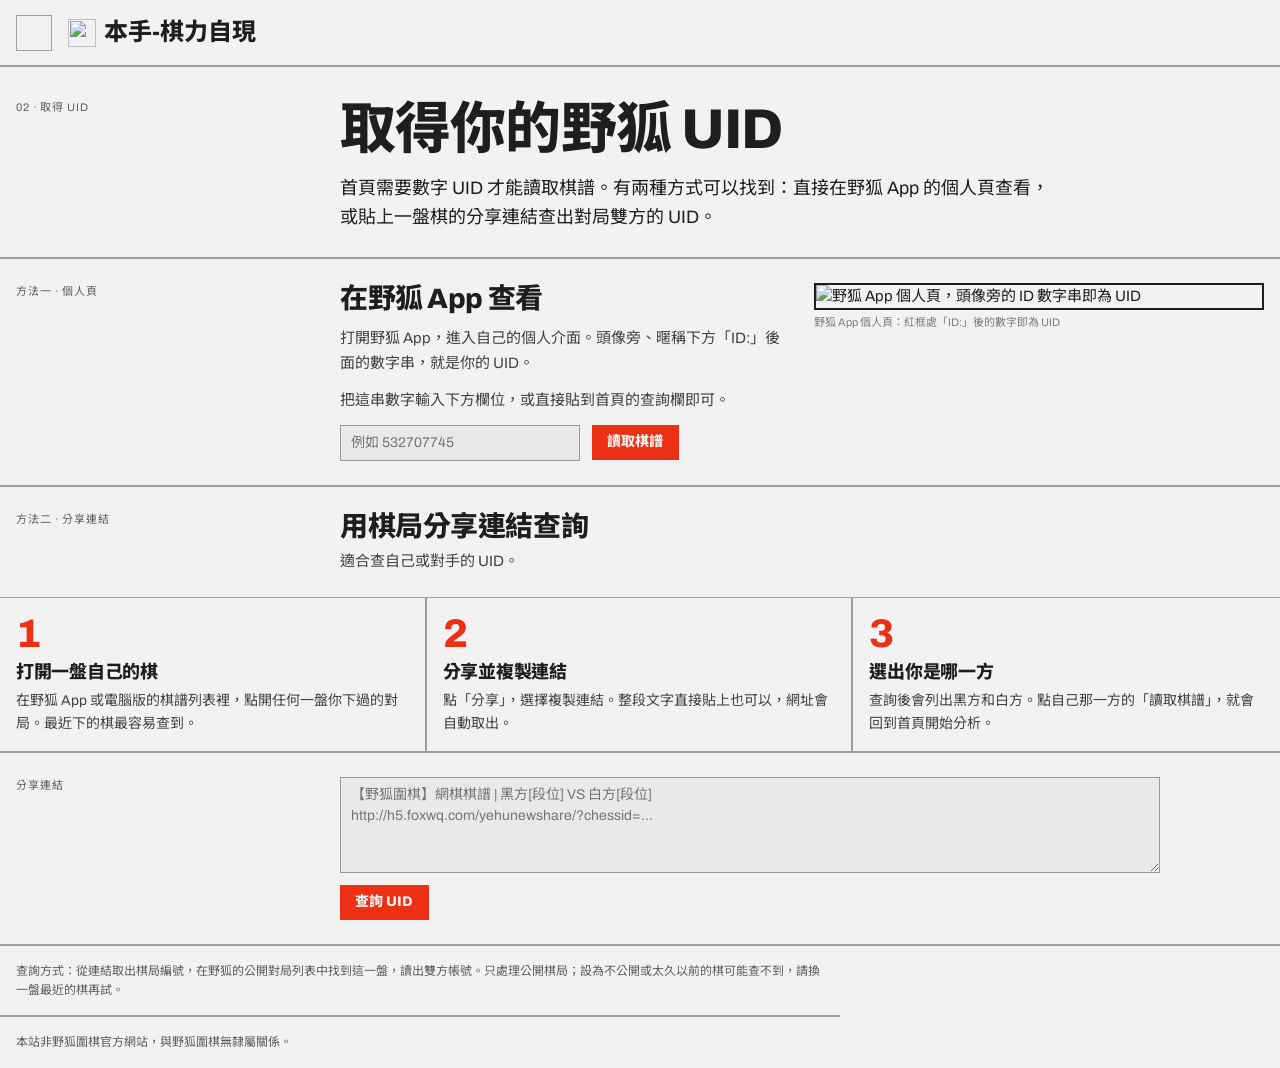
==== 取得UID.html @ ccd709d6 "Add files via upload" ====
<!doctype html>
<html lang="zh-Hant">
<head>
<meta charset="utf-8">
<meta name="viewport" content="width=device-width, initial-scale=1">
<title>取得 UID — 本手-棋力自現</title>
<link rel="icon" type="image/png" href="assets/benshou-icon.png">
<link rel="apple-touch-icon" href="assets/benshou-icon.png">
<link rel="stylesheet" href="styles.css">
<link rel="stylesheet" href="https://fonts.googleapis.com/css2?family=Noto+Sans+TC:wght@400;600;800&display=swap">
<link rel="stylesheet" href="fox-site.css">
<style>
body,h1,h2,h3,.btn,.input,.nav-brand{font-family:"Archivo","Noto Sans TC",system-ui,sans-serif}
a{color:var(--color-accent-700)}a:hover{color:var(--color-accent-800)}
[hidden]{display:none!important}.btn{white-space:nowrap}
.wrap{max-width:1320px;margin:0 auto}
.lbl{font-size:11px;letter-spacing:.08em;text-transform:uppercase;color:var(--color-neutral-700)}
.head{padding:var(--space-8) var(--space-4) var(--space-6);border-bottom:2px solid var(--color-divider);display:grid;grid-template-columns:minmax(0,1fr) minmax(0,3fr);gap:var(--space-4)}
.head h1{font-size:56px;margin:0 0 var(--space-3)}
.head p{font-size:18px;line-height:1.65;max-width:40em;margin:0;text-wrap:pretty}
.app{display:grid;grid-template-columns:minmax(0,1fr) minmax(0,3fr);gap:var(--space-4);padding:var(--space-6) var(--space-4);border-bottom:2px solid var(--color-divider)}
.app-body{display:grid;grid-template-columns:minmax(0,1fr) minmax(0,1fr);gap:var(--space-6);align-items:start}
.app-text{display:flex;flex-direction:column;gap:var(--space-3)}.app-text h2,.app h2{font-size:28px;margin:0}.app-text p{font-size:15px;line-height:1.65;margin:0;color:var(--color-neutral-800);max-width:32em}
.app-shot img{width:100%;max-width:480px;border:2px solid var(--color-text)}
.cols{display:grid;grid-template-columns:repeat(3,minmax(0,1fr));border-bottom:2px solid var(--color-divider)}
.step{padding:var(--space-4);border-right:2px solid var(--color-divider);display:flex;flex-direction:column;gap:var(--space-2)}
.step:last-child{border-right:0}
.step-n{font-family:var(--font-heading);font-weight:800;font-size:40px;line-height:1;color:var(--color-accent)}
.step h3{font-size:18px;margin:0}
.step p{font-size:14px;line-height:1.6;margin:0;color:var(--color-neutral-800)}
.form{padding:var(--space-6) var(--space-4);border-bottom:2px solid var(--color-divider);display:grid;grid-template-columns:minmax(0,1fr) minmax(0,3fr);gap:var(--space-4)}
.form-main{display:flex;flex-direction:column;gap:var(--space-3);max-width:820px}
.form textarea.input{min-height:96px;font-size:14px;line-height:1.5}
.form-row{display:flex;gap:var(--space-3);align-items:center;flex-wrap:wrap}
.status{font-size:14px;color:var(--color-neutral-700)}
.status.err{color:var(--color-accent-700)}
.result{display:grid;grid-template-columns:repeat(2,minmax(0,1fr));border-bottom:2px solid var(--color-divider)}
.player{padding:var(--space-6) var(--space-4);border-right:2px solid var(--color-divider);display:flex;flex-direction:column;gap:var(--space-2);min-width:0}
.player:last-child{border-right:0}
.player-name{font-family:var(--font-heading);font-weight:800;font-size:28px;line-height:1.15;overflow-wrap:anywhere}
.player-name small{font-size:16px;font-weight:600;color:var(--color-neutral-700);margin-left:var(--space-2)}
.uid{font-family:var(--font-heading);font-weight:800;font-size:44px;line-height:1;letter-spacing:-.01em;font-variant-numeric:tabular-nums}
.player .form-row{margin-top:var(--space-3)}
.game{padding:var(--space-3) var(--space-4);font-size:13px;color:var(--color-neutral-700);border-bottom:1px solid var(--color-divider)}
.foot{padding:var(--space-4);font-size:12px;color:var(--color-neutral-700);max-width:70em;margin:0}
@media (max-width:900px){.app,.app-body{grid-template-columns:minmax(0,1fr)}.head,.form{grid-template-columns:minmax(0,1fr)}.head h1{font-size:40px}.cols,.result{grid-template-columns:minmax(0,1fr)}.step,.player{border-right:0;border-bottom:2px solid var(--color-divider)}.step:last-child,.player:last-child{border-bottom:0}}
</style>
</head>
<body>
<div class="wrap">
<nav class="nav">
<button type="button" class="menu-btn" aria-label="選單" aria-expanded="false" aria-controls="menu"><span></span><span></span><span></span></button>
<div class="menu-panel" id="menu" hidden><a href="野狐棋力追蹤.html"><b>01</b>首頁<span>棋力曲線</span></a><a href="取得UID.html" aria-current="page"><b>02</b>取得 UID<span>用分享連結查詢</span></a><a href="比較.html"><b>03</b>棋手對決<span>兩人曲線與獎牌</span></a></div>
<span class="nav-brand" style="display:flex;align-items:center;gap:8px;height:41px;font-size:24px"><img src="assets/benshou-icon.png" alt="" width="28" height="28" style="display:block">本手-棋力自現</span>
</nav>
<section class="head">
<span class="lbl">02 · 取得 UID</span>
<div>
<h1>取得你的野狐 UID</h1>
<p>首頁需要數字 UID 才能讀取棋譜。有兩種方式可以找到：直接在野狐 App 的個人頁查看，或貼上一盤棋的分享連結查出對局雙方的 UID。</p>
</div>
</section>
<section class="app">
<span class="lbl">方法一 · 個人頁</span>
<div class="app-body">
<div class="app-text">
<h2>在野狐 App 查看</h2>
<p>打開野狐 App，進入自己的個人介面。頭像旁、暱稱下方「ID:」後面的數字串，就是你的 UID。</p>
<p>把這串數字輸入下方欄位，或直接貼到首頁的查詢欄即可。</p>
<div class="form-row"><input class="input" id="uidIn" inputmode="numeric" placeholder="例如 532707745" aria-label="野狐 UID" style="max-width:240px"><button type="button" class="btn btn-primary" id="uidGo">讀取棋譜</button></div>
</div>
<figure class="app-shot"><img src="assets/fox-uid-profile.png" alt="野狐 App 個人頁，頭像旁的 ID 數字串即為 UID"><figcaption>野狐 App 個人頁：紅框處「ID:」後的數字即為 UID</figcaption></figure>
</div>
</section>
<section class="app" style="border-bottom:1px solid var(--color-divider)">
<span class="lbl">方法二 · 分享連結</span>
<div><h2 style="margin:0">用棋局分享連結查詢</h2><p style="margin:var(--space-2) 0 0;font-size:15px;color:var(--color-neutral-800)">適合查自己或對手的 UID。</p></div>
</section>
<section class="cols">
<div class="step"><span class="step-n">1</span><h3>打開一盤自己的棋</h3><p>在野狐 App 或電腦版的棋譜列表裡，點開任何一盤你下過的對局。最近下的棋最容易查到。</p></div>
<div class="step"><span class="step-n">2</span><h3>分享並複製連結</h3><p>點「分享」，選擇複製連結。整段文字直接貼上也可以，網址會自動取出。</p></div>
<div class="step"><span class="step-n">3</span><h3>選出你是哪一方</h3><p>查詢後會列出黑方和白方。點自己那一方的「讀取棋譜」，就會回到首頁開始分析。</p></div>
</section>
<section class="form">
<span class="lbl">分享連結</span>
<div class="form-main">
<textarea class="input" id="link" placeholder="【野狐圍棋】網棋棋譜 | 黑方[段位] VS 白方[段位]&#10;http://h5.foxwq.com/yehunewshare/?chessid=…" aria-label="野狐分享連結"></textarea>
<div class="form-row"><button type="button" class="btn btn-primary" id="go">查詢 UID</button><span class="status" id="status"></span></div>
</div>
</section>
<div id="out" hidden>
<div class="game" id="game"></div>
<section class="result" id="players"></section>
</div>
<p class="foot">查詢方式：從連結取出棋局編號，在野狐的公開對局列表中找到這一盤，讀出雙方帳號。只處理公開棋局；設為不公開或太久以前的棋可能查不到，請換一盤最近的棋再試。</p>
<p class="foot" style="border-top:2px solid var(--color-divider)">本站非野狐圍棋官方網站，與野狐圍棋無隸屬關係。</p>
</div>
<script src="fox-menu.js"></script>
<script src="fox-uid.js"></script>
</body>
</html>
---- styles.css ----
/* Modernist — design-system tokens and component classes. This file is the source of truth for the system's look; retune it here and see readme.md. */
@import url('https://fonts.googleapis.com/css2?family=Archivo:wght@400;600;800&display=swap');

:root {
  --color-bg: #f3f2f2;
  --color-surface: #eae9e9;
  --color-text: #201e1d;
  --color-accent: #ec3013;
  --color-accent-2: #e15b47;
  --color-divider: color-mix(in srgb, #201e1d 40%, transparent);

  /* Tonal ramps — generated in OKLCH on one shared lightness scale, so the
     same step of any role matches the others in visual value. */
  --color-neutral-100: #f8f4f4;
  --color-neutral-200: #eae7e7;
  --color-neutral-300: #d7d3d3;
  --color-neutral-400: #bab6b6;
  --color-neutral-500: #9b9797;
  --color-neutral-600: #7d7979;
  --color-neutral-700: #605d5d;
  --color-neutral-800: #444141;
  --color-neutral-900: #2d2b2b;

  --color-accent-100: #fff2ef;
  --color-accent-200: #ffe0d9;
  --color-accent-300: #ffc4b8;
  --color-accent-400: #ff9783;
  --color-accent-500: #ff563c;
  --color-accent-600: #dd2b0f;
  --color-accent-700: #ae1800;
  --color-accent-800: #7c1405;
  --color-accent-900: #4d170e;

  --color-accent-2-100: #fff2ef;
  --color-accent-2-200: #ffe0da;
  --color-accent-2-300: #ffc4b9;
  --color-accent-2-400: #ff9784;
  --color-accent-2-500: #ef6853;
  --color-accent-2-600: #c94b39;
  --color-accent-2-700: #9e3526;
  --color-accent-2-800: #71261b;
  --color-accent-2-900: #471d16;

  --font-heading: "Archivo", system-ui, sans-serif;
  --font-heading-weight: 800;
  --font-body: "Archivo", system-ui, sans-serif;

  --space-1: 4.0px;
  --space-2: 8.0px;
  --space-3: 12.0px;
  --space-4: 16.0px;
  --space-6: 24.0px;
  --space-8: 32.0px;

  --radius-sm: 0px;
  --radius-md: 0px;
  --radius-lg: 0px;

  /* Elevation — derived from the ground: soft ink-tinted shadows on a
     light theme, a hairline edge + ambient darkness on a dark one. */
  --shadow-sm: 0 1px 2px color-mix(in srgb, #2d2b2b 14%, transparent);
  --shadow-md: 0 3px 10px color-mix(in srgb, #2d2b2b 16%, transparent);
  --shadow-lg: 0 12px 32px color-mix(in srgb, #2d2b2b 22%, transparent);
}

body {
  background: var(--color-bg);
  color: var(--color-text);
  font-family: var(--font-body);
}
h1, h2, h3, h4 { font-family: var(--font-heading); font-weight: var(--font-heading-weight); }

.grayscale{filter:grayscale(1) contrast(1.08)}

/* ══════════════════════════════════════════════════════════════════════════
   Components — built with the tokens above. Plain CSS
   on plain HTML: no JavaScript, no build step. Each class is documented in
   readme.md and demonstrated in foundations/ and components/.
   ══════════════════════════════════════════════════════════════════════ */

*, *::before, *::after { box-sizing: border-box; }
body { margin: 0; font-size: 15px; line-height: 1.55; font-weight: 400; }
h1, h2, h3, h4, h5, h6 {
  font-family: var(--font-heading); font-weight: var(--font-heading-weight);
  line-height: 1.12; letter-spacing: -0.015em; margin: 0 0 var(--space-2);
}
h1 { font-size: 42px; }
h2 { font-size: 32px; }
h3 { font-size: 25px; }
h4 { font-size: 20px; }
h5 { font-size: 16px; }
h6 { font-size: 13px; }
h6 { letter-spacing: 0.08em; text-transform: uppercase; }
p { margin: 0 0 var(--space-3); }
a { color: var(--color-accent); text-underline-offset: 3px; }
img { display: block; max-width: 100%; }
figure { margin: 0; }
figcaption {
  font-size: 11px; margin-top: var(--space-1);
  color: color-mix(in srgb, var(--color-text) 55%, transparent);
}
.text-muted { color: color-mix(in srgb, var(--color-text) 55%, transparent); }
:focus { outline: none; }
:focus-visible { outline: 2px solid var(--color-accent); outline-offset: 2px; }
::selection { background: color-mix(in srgb, var(--color-accent) 30%, transparent); }

/* — rules — */
.hr {
  height: 2px; border: 0; margin: var(--space-4) 0;
  background: var(--color-divider);
}

/* — buttons — */
.btn {
  display: inline-flex; align-items: center; justify-content: center; gap: 6px;
  cursor: pointer; text-decoration: none;
  font-family: var(--font-heading); font-weight: var(--font-heading-weight);
  font-size: 14px; line-height: 1.2; color: var(--color-text); /* matches the .input's 14px —
     the pair sits side by side in sign-up rows */
  background: transparent; border: 1px solid transparent;
  padding: var(--space-2) calc(var(--space-3) * 1.2);
  border-radius: var(--radius-md);
}
.btn svg { display: block; }
.btn:disabled { opacity: 0.45; cursor: not-allowed; }
.btn-primary { background: var(--color-accent); color: var(--color-bg); }
.btn-primary:hover { background: var(--color-accent-600); }
.btn-primary:active { background: var(--color-accent-700); }
.btn-secondary { border-color: var(--color-divider); }
.btn-secondary:hover { background: color-mix(in srgb, var(--color-text) 7%, transparent); }
.btn-secondary:active { background: color-mix(in srgb, var(--color-text) 14%, transparent); }
.btn-ghost { color: var(--color-accent); padding-inline: var(--space-1); }
.btn-ghost:hover { background: color-mix(in srgb, var(--color-accent) 10%, transparent); }
.btn-ghost:active { background: color-mix(in srgb, var(--color-accent) 18%, transparent); }
.btn-icon { width: 36px; height: 36px; padding: 0; }
.btn-block { width: 100%; margin-top: var(--space-2); justify-content: flex-start; text-align: left; }

/* — forms — */
.field > label {
  display: block; font-size: 12px; margin-bottom: 5px;
  color: color-mix(in srgb, var(--color-text) 70%, transparent);
}
.input {
  width: 100%; min-height: 36px; padding: 6px 10px; font: inherit;
  font-size: 14px; color: var(--color-text); caret-color: var(--color-accent);
  background: var(--color-surface);
  border: 1px solid var(--color-divider); border-radius: var(--radius-md);
}
.input:hover { border-color: color-mix(in srgb, var(--color-text) 45%, transparent); }
.input:focus-visible { border-color: var(--color-accent); outline-offset: 0; }
textarea.input { min-height: 90px; resize: vertical; }
.radio { display: inline-flex; align-items: center; gap: 8px; cursor: pointer; font-size: 14px; }
.radio input, .seg-opt input {
  position: absolute; opacity: 0; width: 0; height: 0; pointer-events: none;
}
.radio .dot {
  width: 16px; height: 16px; flex: none; border-radius: 50%;
  border: 1.5px solid var(--color-divider);
}
.radio:hover .dot { border-color: var(--color-accent); }
.radio input:checked + .dot {
  border-color: var(--color-accent); background: var(--color-accent);
  box-shadow: inset 0 0 0 4px var(--color-bg);
}
.radio input:focus-visible + .dot { outline: 2px solid var(--color-accent); outline-offset: 2px; }
.seg {
  display: inline-flex; overflow: hidden;
  border: 1px solid var(--color-divider); border-radius: var(--radius-md);
}
.seg-opt {
  display: inline-flex; align-items: center; gap: 6px;
  padding: 7px 12px; font-size: 13px; cursor: pointer;
}
.seg-opt + .seg-opt { border-left: 1px solid var(--color-divider); }
.seg-opt:has(input:checked) { background: var(--color-accent); color: var(--color-bg); }
.seg-opt:not(:has(input:checked)):hover { background: color-mix(in srgb, var(--color-text) 7%, transparent); }
.seg-opt:has(input:focus-visible) { outline: 2px solid var(--color-accent); outline-offset: -2px; }

/* — cards — */
.card {
  display: flex; flex-direction: column; gap: var(--space-2);
  padding: var(--space-3); border-radius: var(--radius-md); background: var(--color-surface);
}
.card-kicker { font-size: 10px; letter-spacing: 0.1em; text-transform: uppercase; color: var(--color-accent); }
.card-title {
  font-family: var(--font-heading); font-weight: var(--font-heading-weight);
  font-size: 17px; line-height: 1.2;
}
.card-body { margin: 0; font-size: 13px; opacity: 0.8; flex: 1; }
.card-meta {
  display: flex; align-items: center; gap: 6px; font-size: 11px;
  color: color-mix(in srgb, var(--color-text) 50%, transparent);
}
.elev-sm { box-shadow: var(--shadow-sm); }
.elev-md { box-shadow: var(--shadow-md); }
.elev-lg { box-shadow: var(--shadow-lg); }

/* — tags — */
.tag {
  display: inline-flex; align-items: center; font-size: 11px;
  letter-spacing: 0.02em; padding: 3px 10px;
  border-radius: calc(var(--radius-md) * 0.75);
}
.tag-accent { background: var(--color-accent-100); color: var(--color-accent-800); }
.tag-accent-2 { background: var(--color-accent-2-100); color: var(--color-accent-2-800); }
.tag-neutral { background: var(--color-neutral-100); color: var(--color-neutral-800); }
.tag-outline { border: 1px solid var(--color-accent); color: var(--color-accent); }

/* — navigation — */
.nav {
  display: flex; align-items: center; gap: var(--space-4);
  padding: var(--space-3) var(--space-4);
  border-bottom: 2px solid var(--color-divider);
}
.nav-brand {
  font-family: var(--font-heading); font-weight: var(--font-heading-weight);
  font-size: 18px; margin-right: auto;
}
.nav a { color: inherit; text-decoration: none; font-size: 14px; }
.nav a:hover, .nav a[aria-current='page'] { color: var(--color-accent); }

/* — tables — */
.table { width: 100%; border-collapse: collapse; font-size: 14px; }
.table th {
  text-align: left; font-size: 11px; letter-spacing: 0.08em; text-transform: uppercase;
  color: color-mix(in srgb, var(--color-text) 60%, transparent);
  padding: var(--space-2); border-bottom: 2px solid var(--color-divider);
}
.table td {
  padding: var(--space-2);
  border-bottom: 1px solid var(--color-divider);
}
.table tbody tr:hover { background: color-mix(in srgb, var(--color-text) 4%, transparent); }

/* — dialog — */
.dialog-backdrop {
  position: fixed; inset: 0; display: grid; place-items: center;
  padding: var(--space-4);
  background: color-mix(in srgb, var(--color-neutral-900) 50%, transparent);
}
.dialog {
  width: min(440px, 100%); display: flex; flex-direction: column; gap: var(--space-3);
  padding: var(--space-4); border-radius: var(--radius-lg);
  background: var(--color-surface); box-shadow: var(--shadow-lg);
}
.dialog-title {
  font-family: var(--font-heading); font-weight: var(--font-heading-weight);
  font-size: 20px;
}
.dialog-body { font-size: 14px; opacity: 0.85; }
.dialog-actions { display: flex; justify-content: flex-end; gap: var(--space-2); margin-top: var(--space-2); }
---- fox-site.css ----
.nav{position:relative}
.menu-btn{width:36px;height:36px;flex:none;display:flex;flex-direction:column;justify-content:center;gap:5px;padding:0 9px;border:1px solid var(--color-divider);background:transparent;cursor:pointer;color:var(--color-text)}
.menu-btn span{display:block;height:2px;background:currentColor}
.menu-btn:hover{background:color-mix(in srgb,var(--color-text) 7%,transparent)}
.menu-btn[aria-expanded="true"]{background:var(--color-text);color:var(--color-bg);border-color:var(--color-text)}
.menu-panel{position:absolute;top:calc(100% + 2px);left:var(--space-4);z-index:30;min-width:260px;background:var(--color-bg);border:2px solid var(--color-text);box-shadow:var(--shadow-lg);display:flex;flex-direction:column}
.menu-panel[hidden]{display:none}
.nav .menu-panel a{display:flex;align-items:baseline;gap:var(--space-3);padding:14px var(--space-4);border-bottom:1px solid var(--color-divider);font-size:15px;font-weight:600;color:var(--color-text);text-decoration:none}
.nav .menu-panel a:last-child{border-bottom:0}
.nav .menu-panel a span{font-size:11px;font-weight:400;color:var(--color-neutral-700)}
.nav .menu-panel a:hover{background:color-mix(in srgb,var(--color-text) 6%,transparent)}
.nav .menu-panel a[aria-current="page"]{color:var(--color-accent-700)}
.nav .menu-panel a b{font-weight:800;color:var(--color-accent);width:20px}
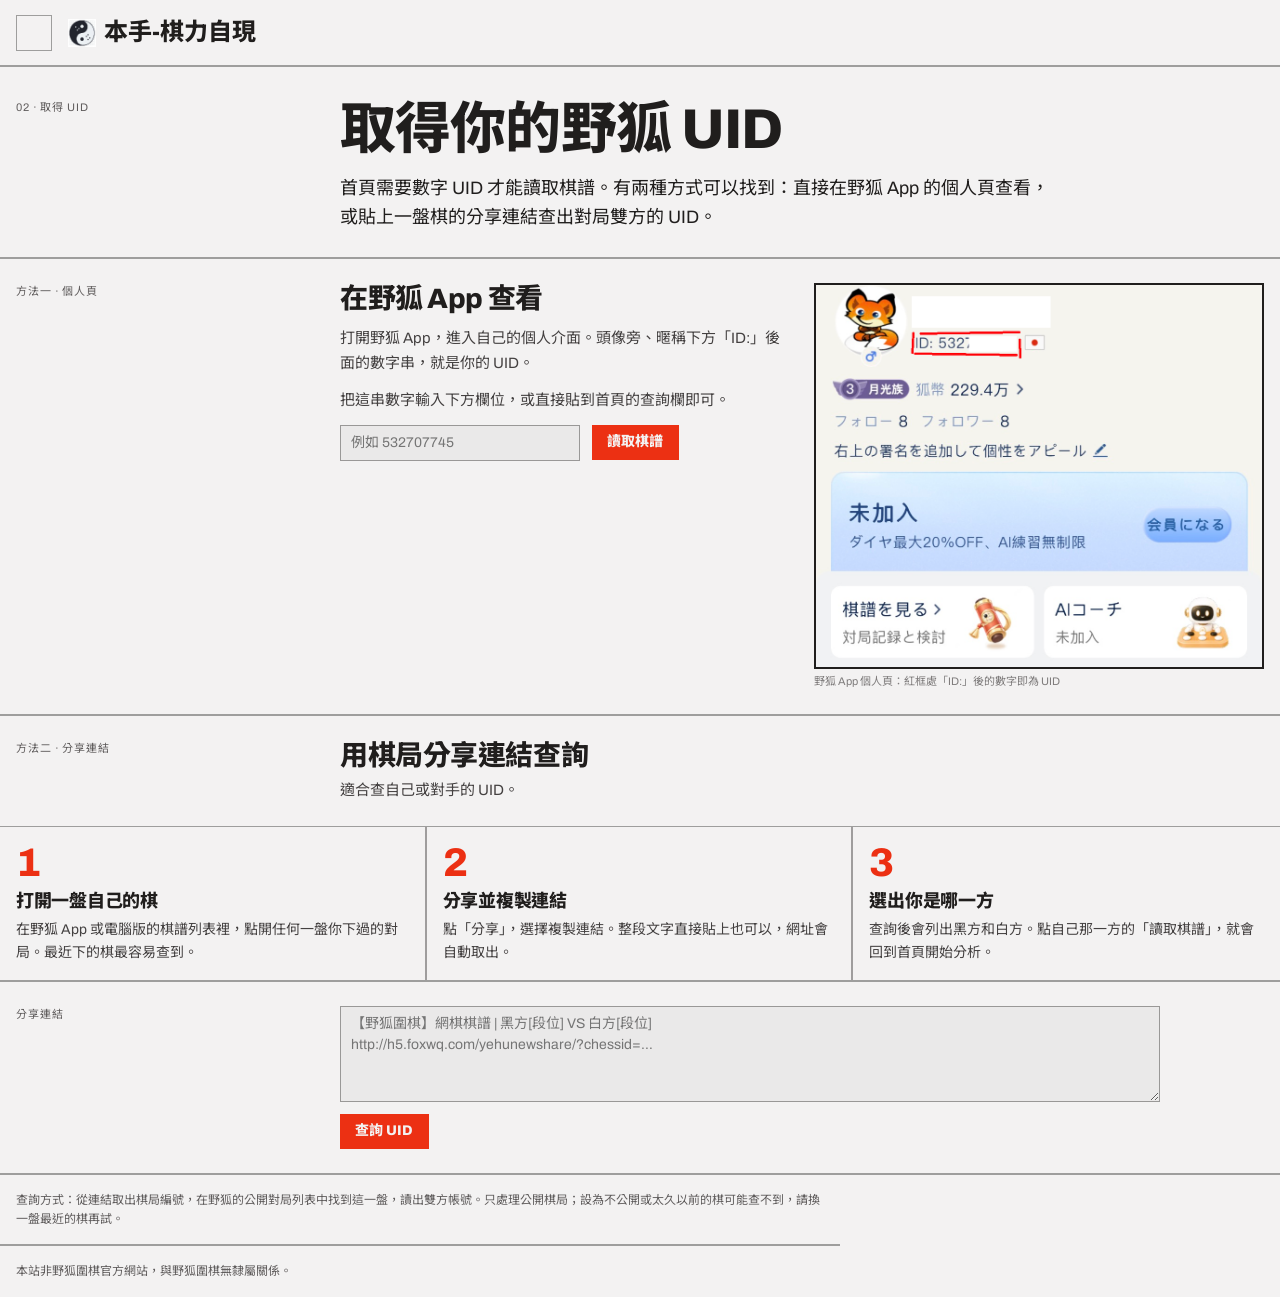
==== commit de649039: "Add files via upload" ====
--- a/取得UID.html
+++ b/取得UID.html
@@ -4,8 +4,8 @@
 <meta charset="utf-8">
 <meta name="viewport" content="width=device-width, initial-scale=1">
 <title>取得 UID — 本手-棋力自現</title>
-<link rel="icon" type="image/png" href="assets/benshou-icon.png">
-<link rel="apple-touch-icon" href="assets/benshou-icon.png">
+<link rel="icon" type="image/png" href="benshou-icon.png">
+<link rel="apple-touch-icon" href="benshou-icon.png">
 <link rel="stylesheet" href="styles.css">
 <link rel="stylesheet" href="https://fonts.googleapis.com/css2?family=Noto+Sans+TC:wght@400;600;800&display=swap">
 <link rel="stylesheet" href="fox-site.css">
@@ -51,7 +51,7 @@
 <nav class="nav">
 <button type="button" class="menu-btn" aria-label="選單" aria-expanded="false" aria-controls="menu"><span></span><span></span><span></span></button>
 <div class="menu-panel" id="menu" hidden><a href="野狐棋力追蹤.html"><b>01</b>首頁<span>棋力曲線</span></a><a href="取得UID.html" aria-current="page"><b>02</b>取得 UID<span>用分享連結查詢</span></a><a href="比較.html"><b>03</b>棋手對決<span>兩人曲線與獎牌</span></a></div>
-<span class="nav-brand" style="display:flex;align-items:center;gap:8px;height:41px;font-size:24px"><img src="assets/benshou-icon.png" alt="" width="28" height="28" style="display:block">本手-棋力自現</span>
+<span class="nav-brand" style="display:flex;align-items:center;gap:8px;height:41px;font-size:24px"><img src="benshou-icon.png" alt="" width="28" height="28" style="display:block">本手-棋力自現</span>
 </nav>
 <section class="head">
 <span class="lbl">02 · 取得 UID</span>
@@ -69,7 +69,7 @@
 <p>把這串數字輸入下方欄位，或直接貼到首頁的查詢欄即可。</p>
 <div class="form-row"><input class="input" id="uidIn" inputmode="numeric" placeholder="例如 532707745" aria-label="野狐 UID" style="max-width:240px"><button type="button" class="btn btn-primary" id="uidGo">讀取棋譜</button></div>
 </div>
-<figure class="app-shot"><img src="assets/fox-uid-profile.png" alt="野狐 App 個人頁，頭像旁的 ID 數字串即為 UID"><figcaption>野狐 App 個人頁：紅框處「ID:」後的數字即為 UID</figcaption></figure>
+<figure class="app-shot"><img src="fox-uid-profile.png" alt="野狐 App 個人頁，頭像旁的 ID 數字串即為 UID"><figcaption>野狐 App 個人頁：紅框處「ID:」後的數字即為 UID</figcaption></figure>
 </div>
 </section>
 <section class="app" style="border-bottom:1px solid var(--color-divider)">
